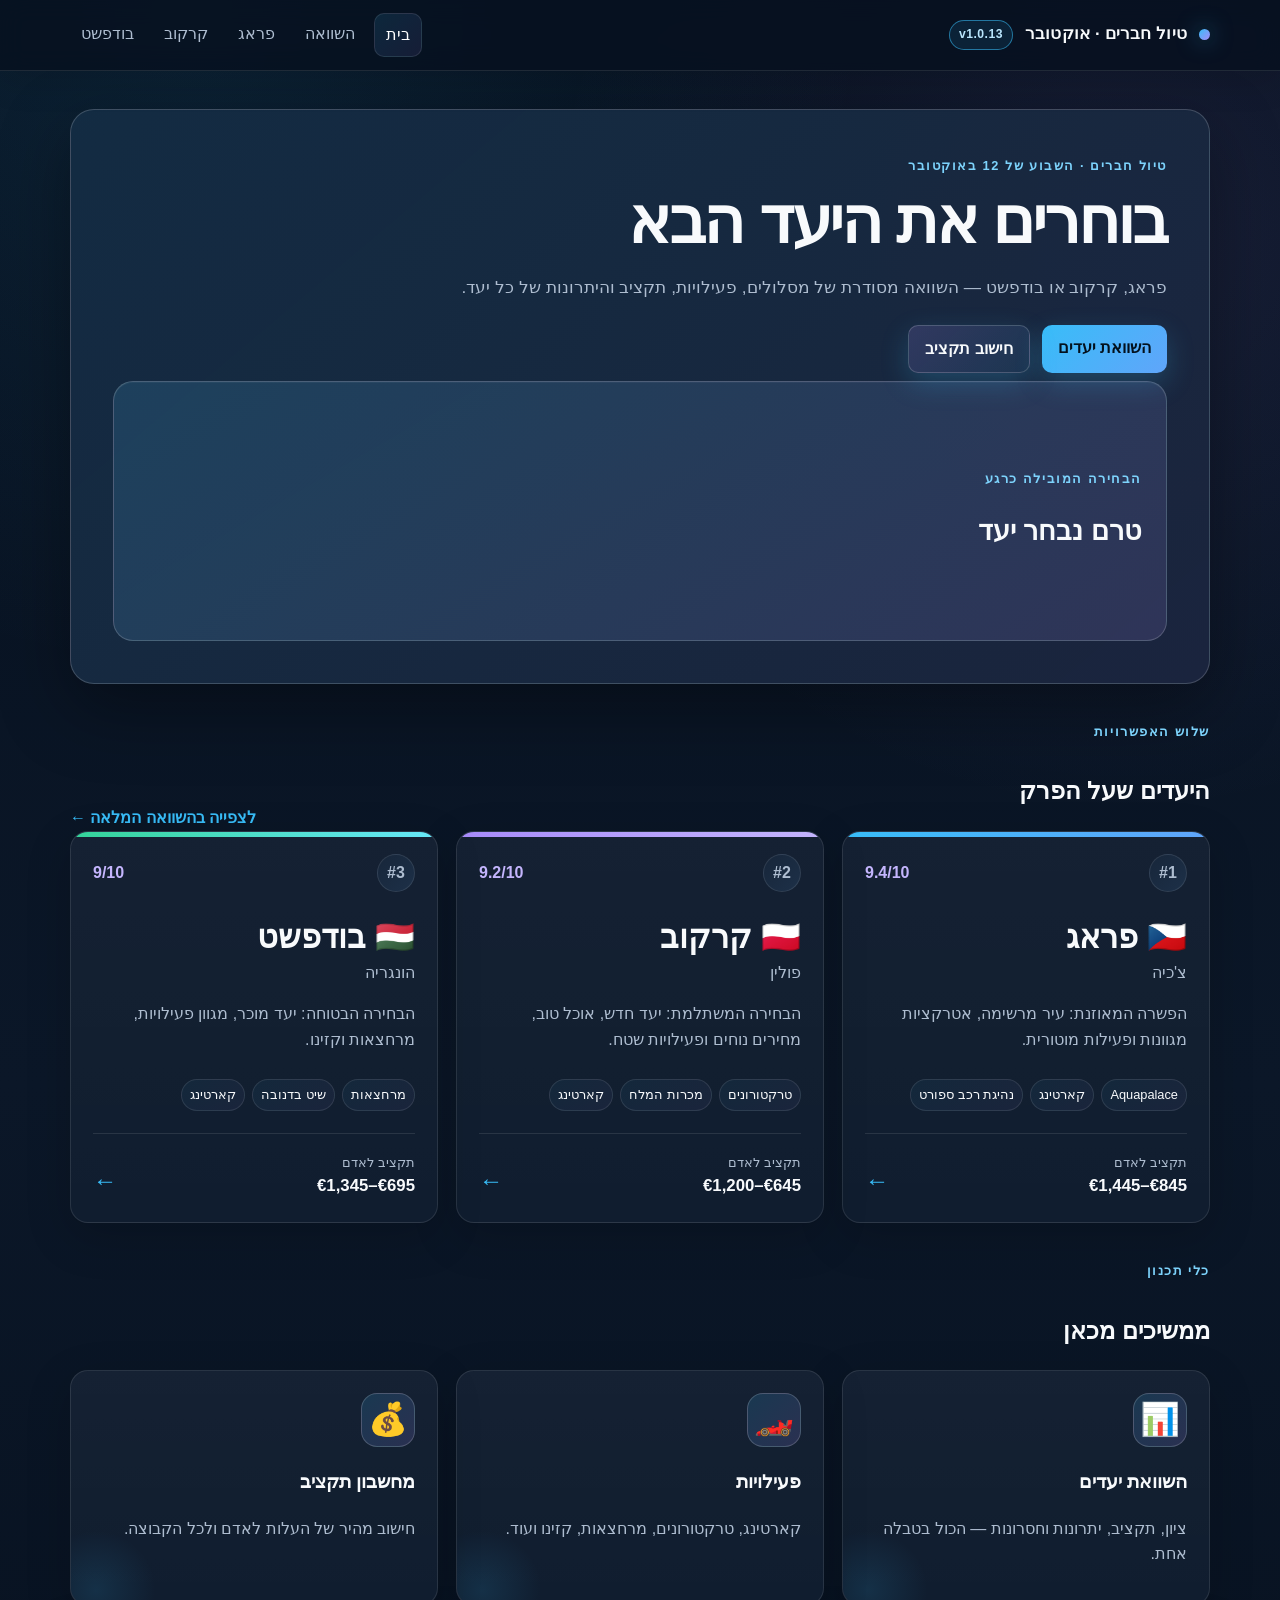
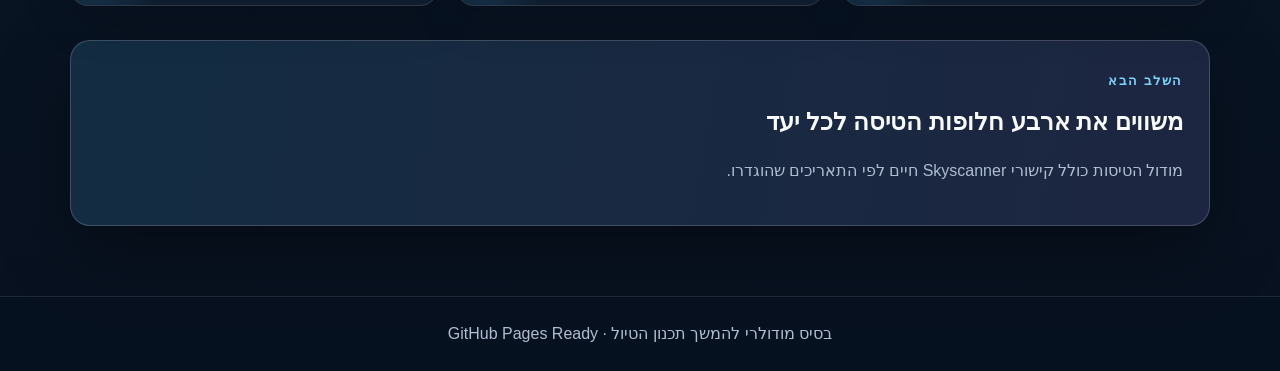
==== index.html @ 9712f9ac "Add files via upload" ====
<!doctype html>
<html lang="he" dir="rtl">
<head>
<meta charset="utf-8">
<meta name="viewport" content="width=device-width,initial-scale=1">
<meta name="description" content="השוואת יעדים ומסלולים לטיול חברים באוקטובר">
<title>טיול חברים</title>
<link rel="stylesheet" href="assets/css/main.css">
<script src="assets/js/app.js" defer></script>
<script src="assets/js/home.js" defer></script>
</head>
<body >
<header class="site-header">
  <div class="navbar">
    <a class="brand" href="index.html"><span>טיול חברים · אוקטובר</span><span class="header-version">v1.0.13</span></a>
    <nav class="nav-links">
      <a data-nav href="index.html">בית</a>
      <a data-nav href="pages/compare.html">השוואה</a>
      
      
      <a data-nav href="pages/destinations/prague.html">פראג</a>
      <a data-nav href="pages/destinations/krakow.html">קרקוב</a>
      <a data-nav href="pages/destinations/budapest.html">בודפשט</a>
    </nav>
  </div>
</header>
<main class="container">

<section class="hero">
  <div class="hero-content">
    <span class="eyebrow">טיול חברים · השבוע של 12 באוקטובר</span>
    <h1>בוחרים את היעד הבא</h1>
    <p>פראג, קרקוב או בודפשט — השוואה מסודרת של מסלולים, פעילויות, תקציב והיתרונות של כל יעד.</p>
    <div class="hero-actions">
      <a class="btn" href="pages/compare.html">השוואת יעדים</a>
      <a class="btn secondary" href="pages/budget.html">חישוב תקציב</a>
    </div>
  </div>

  <aside class="hero-summary">
    <span class="eyebrow">הבחירה המובילה כרגע</span>
    <h2>טרם נבחר יעד</h2>
  </aside>
</section>


<section class="section">
  <div class="section-header">
    <div>
      <span class="eyebrow">שלוש האפשרויות</span>
      <h2>היעדים שעל הפרק</h2>
    </div>
    <a class="text-link" href="pages/compare.html">לצפייה בהשוואה המלאה ←</a>
  </div>
  <div class="grid destination-grid" id="destination-cards"></div>
</section>

<section class="section">
  <div class="section-header">
    <div>
      <span class="eyebrow">כלי תכנון</span>
      <h2>ממשיכים מכאן</h2>
    </div>
  </div>
  <div class="grid feature-grid">
    <a class="card feature-card" href="pages/compare.html">
      <div class="feature-icon">📊</div>
      <h3>השוואת יעדים</h3>
      <p>ציון, תקציב, יתרונות וחסרונות — הכול בטבלה אחת.</p>
    </a>
    <a class="card feature-card" href="pages/activities.html">
      <div class="feature-icon">🏎️</div>
      <h3>פעילויות</h3>
      <p>קארטינג, טרקטורונים, מרחצאות, קזינו ועוד.</p>
    </a>
    <a class="card feature-card" href="pages/budget.html">
      <div class="feature-icon">💰</div>
      <h3>מחשבון תקציב</h3>
      <p>חישוב מהיר של העלות לאדם ולכל הקבוצה.</p>
    </a>
  </div>
</section>

<section class="section decision-strip">
  <div>
    <span class="eyebrow">השלב הבא</span>
    <h2>משווים את ארבע חלופות הטיסה לכל יעד</h2>
    <p class="muted">מודול הטיסות כולל קישורי Skyscanner חיים לפי התאריכים שהוגדרו.</p>
  </div>
</section>
</main>
<footer>בסיס מודולרי להמשך תכנון הטיול · GitHub Pages Ready</footer>
</body>
</html>
---- assets/css/main.css ----
:root{
  --bg:#0b1220;--surface:#111827;--surface-2:#1f2937;--text:#f8fafc;
  --muted:#cbd5e1;--primary:#38bdf8;--accent:#a78bfa;--success:#22c55e;
  --border:rgba(255,255,255,.11);--shadow:0 22px 60px rgba(0,0,0,.28);
}
*{box-sizing:border-box}
html{scroll-behavior:smooth}
body{
  margin:0;font-family:Arial,Helvetica,sans-serif;color:var(--text);
  background:linear-gradient(180deg,#0b1220,#111827 55%,#0b1220);line-height:1.6
}
a{color:inherit;text-decoration:none}
button,input,select{font:inherit}
.site-header{
  position:sticky;top:0;z-index:20;background:rgba(11,18,32,.92);
  backdrop-filter:blur(12px);border-bottom:1px solid var(--border)
}
.navbar{max-width:1180px;margin:auto;padding:13px 20px;display:flex;align-items:center;justify-content:space-between;gap:18px}
.brand{font-weight:800}
.nav-links{display:flex;gap:8px;flex-wrap:wrap}
.nav-links a{padding:8px 11px;border-radius:10px;color:var(--muted)}
.nav-links a:hover,.nav-links a.active{background:var(--surface-2);color:#fff}
.container{max-width:1180px;margin:auto;padding:38px 20px 70px}
.hero{
  padding:42px;border-radius:24px;border:1px solid var(--border);box-shadow:var(--shadow);
  background:radial-gradient(circle at top left,rgba(56,189,248,.2),transparent 34%),var(--surface)
}
.hero h1{font-size:clamp(2rem,5vw,4rem);line-height:1.1;margin:0 0 12px}
.hero p{max-width:790px;color:var(--muted);font-size:1.08rem}
.badges{display:flex;gap:9px;flex-wrap:wrap;margin-top:18px}
.badge{padding:7px 11px;border-radius:999px;background:var(--surface-2);border:1px solid var(--border)}
.grid{display:grid;grid-template-columns:repeat(3,1fr);gap:18px}
.card{background:var(--surface);border:1px solid var(--border);border-radius:18px;padding:22px;box-shadow:0 10px 35px rgba(0,0,0,.14)}
a.card{transition:.2s}
a.card:hover{transform:translateY(-4px);border-color:var(--primary)}
.card h2,.card h3{margin-top:0}
.card p,.muted{color:var(--muted)}
.section{margin-top:34px}
.section-header{display:flex;align-items:end;justify-content:space-between;gap:15px}
table{width:100%;border-collapse:collapse;background:var(--surface);border:1px solid var(--border);border-radius:16px;overflow:hidden}
th,td{padding:13px;text-align:right;border-bottom:1px solid var(--border)}
th{background:var(--surface-2)}
tr:last-child td{border-bottom:none}
.metric{font-size:1.8rem;font-weight:800;color:var(--primary)}
.highlight{color:var(--accent);font-weight:700}
.success{color:var(--success);font-weight:800}
.notice{padding:16px 18px;border-right:4px solid var(--primary);background:rgba(56,189,248,.08);border-radius:10px;color:var(--muted)}
.controls{display:flex;gap:12px;flex-wrap:wrap;margin:15px 0}
.control{background:var(--surface);border:1px solid var(--border);color:var(--text);padding:10px 12px;border-radius:10px}
.btn{display:inline-block;background:var(--primary);color:#062033;border:0;padding:10px 16px;border-radius:10px;font-weight:800;cursor:pointer}
.btn.secondary{background:var(--surface-2);color:var(--text)}
.list{padding-right:20px}
footer{border-top:1px solid var(--border);color:var(--muted);padding:24px;text-align:center}
@media(max-width:850px){
  .grid{grid-template-columns:1fr}
  .navbar{align-items:flex-start;flex-direction:column}
  .hero{padding:28px}
  th,td{padding:10px;font-size:.92rem}
}


.hero-home{
  display:grid;grid-template-columns:minmax(0,1.5fr) minmax(280px,.7fr);
  gap:28px;align-items:stretch;overflow:hidden;position:relative
}
.hero-home:after{
  content:"";position:absolute;width:360px;height:360px;border-radius:50%;
  background:radial-gradient(circle,rgba(167,139,250,.16),transparent 68%);
  left:-90px;bottom:-180px;pointer-events:none
}
.hero-copy{position:relative;z-index:1}
.eyebrow{
  display:inline-block;text-transform:uppercase;letter-spacing:.08em;
  font-size:.8rem;font-weight:800;color:var(--primary);margin-bottom:10px
}
.hero-actions{display:flex;gap:12px;flex-wrap:wrap;margin:22px 0 8px}
.hero-summary{
  background:linear-gradient(145deg,rgba(56,189,248,.14),rgba(255,255,255,.03));
  border:1px solid var(--border);border-radius:20px;padding:24px;
  display:flex;flex-direction:column;justify-content:center;min-height:260px
}
.summary-label{color:var(--muted);font-size:.9rem}
.summary-destination{font-size:2rem;font-weight:900;margin-top:8px}
.summary-score{font-size:3.2rem;line-height:1;font-weight:900;color:var(--accent);margin:14px 0}
.summary-score span{font-size:1rem;color:var(--muted);margin-right:4px}
.text-link{color:var(--primary);font-weight:700}
.destination-grid{align-items:stretch}
.destination-card{
  position:relative;overflow:hidden;min-height:360px;
  display:flex;flex-direction:column
}
.destination-card:before{
  content:"";position:absolute;inset:0 0 auto 0;height:7px;background:var(--primary)
}
.destination-card.tone-krakow:before{background:var(--accent)}
.destination-card.tone-budapest:before{background:var(--success)}
.destination-topline{display:flex;justify-content:space-between;align-items:center;margin-bottom:28px}
.destination-rank{
  width:38px;height:38px;border-radius:50%;display:grid;place-items:center;
  background:var(--surface-2);font-weight:900;color:var(--muted)
}
.destination-score{font-weight:900;color:var(--accent)}
.destination-name{font-size:2rem;font-weight:900;line-height:1.1}
.destination-country{color:var(--muted);margin-top:5px}
.destination-highlights{display:flex;gap:7px;flex-wrap:wrap;margin:10px 0 22px}
.destination-highlights span{
  font-size:.8rem;padding:5px 8px;background:rgba(255,255,255,.06);
  border:1px solid var(--border);border-radius:999px
}
.destination-footer{
  display:flex;justify-content:space-between;align-items:end;
  border-top:1px solid var(--border);padding-top:18px;margin-top:auto
}
.destination-footer small{display:block;color:var(--muted)}
.destination-footer strong{font-size:1.05rem}
.card-arrow{font-size:1.5rem;color:var(--primary)}
.feature-card{min-height:210px}
.feature-icon{font-size:2rem;margin-bottom:20px}
.decision-strip{
  background:linear-gradient(100deg,rgba(56,189,248,.1),rgba(167,139,250,.08));
  border:1px solid var(--border);border-radius:20px;padding:26px;
  display:flex;justify-content:space-between;align-items:center;gap:24px
}
.decision-strip h2{margin:2px 0 4px}
@media(max-width:850px){
  .hero-home{grid-template-columns:1fr}
  .hero-summary{min-height:auto}
  .decision-strip{align-items:flex-start;flex-direction:column}
  .section-header{align-items:flex-start;flex-direction:column}
}


.destination-hero{
  display:grid;grid-template-columns:minmax(0,1.4fr) minmax(280px,.6fr);
  gap:28px;align-items:stretch
}
.destination-overview-grid{
  display:grid;grid-template-columns:repeat(3,1fr);gap:18px
}
.module-placeholder{
  background:linear-gradient(145deg,rgba(255,255,255,.03),rgba(56,189,248,.04));
  border-style:dashed
}
.timeline{
  position:relative;padding-right:28px
}
.timeline:before{
  content:"";position:absolute;right:8px;top:8px;bottom:8px;width:2px;background:var(--border)
}
@media(max-width:850px){
  .destination-hero,.destination-overview-grid{grid-template-columns:1fr}
}


/* Stage 1 visual redesign — intentionally contains no yellow tones */
:root{
  --bg:#07111f;
  --bg-soft:#0b1728;
  --surface:#0f1c2e;
  --surface-2:#17263a;
  --surface-3:#1d3048;
  --text:#f8fafc;
  --muted:#aebdd0;
  --primary:#38bdf8;
  --primary-deep:#0284c7;
  --accent:#a78bfa;
  --accent-deep:#7c3aed;
  --success:#34d399;
  --danger:#fb7185;
  --border:rgba(255,255,255,.10);
  --border-strong:rgba(255,255,255,.18);
  --shadow:0 24px 70px rgba(0,0,0,.34);
}
body{
  background:
    radial-gradient(circle at 15% 0%,rgba(56,189,248,.10),transparent 30%),
    radial-gradient(circle at 88% 12%,rgba(167,139,250,.10),transparent 28%),
    linear-gradient(180deg,var(--bg),var(--bg-soft) 55%,var(--bg));
}
.site-header{
  background:rgba(7,17,31,.82);
  border-bottom:1px solid var(--border);
  box-shadow:0 10px 35px rgba(0,0,0,.12);
}
.brand{
  display:flex;align-items:center;gap:10px;font-size:1.05rem;letter-spacing:.01em
}
.brand:before{
  content:"";width:11px;height:11px;border-radius:50%;
  background:linear-gradient(135deg,var(--primary),var(--accent));
  box-shadow:0 0 22px rgba(56,189,248,.55)
}
.nav-links a{transition:.2s ease}
.nav-links a:hover,.nav-links a.active{
  background:linear-gradient(135deg,rgba(56,189,248,.13),rgba(167,139,250,.10));
  color:#fff;border:1px solid var(--border)
}
.hero{
  background:
    linear-gradient(140deg,rgba(56,189,248,.10),rgba(167,139,250,.08)),
    rgba(15,28,46,.94);
  border:1px solid var(--border-strong);
}
.hero h1{
  max-width:800px;
  text-wrap:balance;
  letter-spacing:-.035em
}
.hero p{max-width:780px}
.eyebrow{
  color:#7dd3fc;
  letter-spacing:.12em
}
.btn{
  background:linear-gradient(135deg,var(--primary),#60a5fa);
  color:#03111d;
  box-shadow:0 10px 28px rgba(56,189,248,.22);
  transition:.2s ease
}
.btn:hover{transform:translateY(-2px);box-shadow:0 14px 34px rgba(56,189,248,.30)}
.btn.secondary{
  background:linear-gradient(135deg,rgba(167,139,250,.18),rgba(56,189,248,.10));
  color:var(--text);border:1px solid var(--border-strong)
}
.card{
  background:
    linear-gradient(180deg,rgba(255,255,255,.025),rgba(255,255,255,.005)),
    var(--surface);
  border:1px solid var(--border);
  box-shadow:0 14px 45px rgba(0,0,0,.18)
}
a.card:hover{
  transform:translateY(-6px);
  border-color:rgba(56,189,248,.55);
  box-shadow:0 22px 60px rgba(0,0,0,.28)
}
.badge{
  background:rgba(255,255,255,.055);
  border:1px solid var(--border);
  color:#dbeafe
}
.hero-summary{
  background:
    linear-gradient(150deg,rgba(56,189,248,.13),rgba(167,139,250,.12)),
    rgba(255,255,255,.025);
  border:1px solid var(--border-strong);
  box-shadow:inset 0 1px 0 rgba(255,255,255,.04)
}
.summary-score,.highlight{color:var(--accent)}
.destination-card{
  backdrop-filter:blur(8px);
}
.destination-card:before{
  height:5px;
  background:linear-gradient(90deg,var(--primary),#60a5fa)
}
.destination-card.tone-krakow:before{
  background:linear-gradient(90deg,var(--accent),#c4b5fd)
}
.destination-card.tone-budapest:before{
  background:linear-gradient(90deg,var(--success),#67e8f9)
}
.destination-rank{
  background:linear-gradient(135deg,var(--surface-2),var(--surface-3));
  border:1px solid var(--border)
}
.destination-score{color:#c4b5fd}
.destination-highlights span{
  background:linear-gradient(135deg,rgba(56,189,248,.06),rgba(167,139,250,.06))
}
.feature-card{
  position:relative;overflow:hidden
}
.feature-card:after{
  content:"";position:absolute;width:120px;height:120px;border-radius:50%;
  background:radial-gradient(circle,rgba(56,189,248,.12),transparent 70%);
  left:-35px;bottom:-45px;pointer-events:none
}
.feature-icon{
  width:54px;height:54px;border-radius:16px;display:grid;place-items:center;
  background:linear-gradient(135deg,rgba(56,189,248,.16),rgba(167,139,250,.16));
  border:1px solid var(--border-strong)
}
.decision-strip{
  background:
    linear-gradient(100deg,rgba(56,189,248,.10),rgba(167,139,250,.09)),
    var(--surface);
  border:1px solid var(--border-strong);
  box-shadow:var(--shadow)
}
table{
  background:rgba(15,28,46,.92);
  border:1px solid var(--border-strong);
  box-shadow:0 12px 42px rgba(0,0,0,.16)
}
th{
  background:linear-gradient(180deg,var(--surface-2),var(--surface));
  color:#dbeafe
}
tr:hover td{background:rgba(56,189,248,.035)}
.control{
  background:var(--surface-2);
  border:1px solid var(--border-strong)
}
.metric{color:#7dd3fc}
.notice{
  border-right-color:var(--accent);
  background:rgba(167,139,250,.08)
}
.module-placeholder{
  background:
    linear-gradient(145deg,rgba(167,139,250,.055),rgba(56,189,248,.035)),
    var(--surface)
}
footer{background:rgba(7,17,31,.55)}
@media(max-width:850px){
  .container{padding-top:24px}
  .hero{border-radius:20px}
}


/* v1.0.9 — flights module; no yellow tones */
.brand{display:flex;align-items:center;gap:12px}.header-version{display:inline-flex;align-items:center;padding:4px 9px;border-radius:999px;border:1px solid rgba(56,189,248,.55);background:rgba(56,189,248,.10);color:#bae6fd;font-size:.76rem;font-weight:800;letter-spacing:.04em}
.flight-notice{margin-top:22px}.flight-destination{margin:42px 0}.route-facts{display:flex;gap:10px;flex-wrap:wrap}.route-facts span,.live-status{border:1px solid var(--border);background:rgba(255,255,255,.045);padding:7px 10px;border-radius:999px;color:#dbeafe;font-size:.86rem}.route-summary{margin-bottom:18px}.flight-grid{display:grid;grid-template-columns:repeat(2,minmax(0,1fr));gap:18px}.flight-option{display:flex;flex-direction:column;gap:13px}.flight-option-head{display:flex;justify-content:space-between;align-items:center}.option-letter{width:38px;height:38px;border-radius:12px;display:grid;place-items:center;background:linear-gradient(135deg,rgba(56,189,248,.22),rgba(167,139,250,.20));border:1px solid var(--border-strong);font-weight:900}.flight-option dl{display:grid;gap:8px;margin:0}.flight-option dl div{display:grid;grid-template-columns:110px 1fr;gap:10px;border-bottom:1px solid var(--border);padding-bottom:8px}.flight-option dt{color:var(--muted)}.flight-option dd{margin:0}.flight-link{margin-top:auto;text-align:center}.live-status{color:#c4b5fd}
@media(max-width:800px){.flight-grid{grid-template-columns:1fr}.route-facts{margin-top:10px}.brand{gap:7px}.header-version{font-size:.68rem}}


/* v1.0.9 — flights navigation visibility; intentionally no yellow */
.destination-flight-cta .decision-strip{
  display:flex;
  align-items:center;
  justify-content:space-between;
  gap:24px;
  margin:0;
}
.nav-links a[href$="flights.html"]{
  border:1px solid rgba(56,189,248,.38);
  background:linear-gradient(135deg,rgba(56,189,248,.11),rgba(167,139,250,.09));
}
.flight-destination{
  scroll-margin-top:100px;
}
@media(max-width:700px){
  .destination-flight-cta .decision-strip{
    align-items:stretch;
    flex-direction:column;
  }
  .destination-flight-cta .btn{text-align:center}
}


/* v1.0.9 — destination flight cards; intentionally no yellow */
.destination-flights-section{margin-top:34px}
.destination-flights-card{padding:0;overflow:hidden}
.destination-flight-meta{display:grid;grid-template-columns:repeat(2,minmax(0,1fr));gap:1px;background:var(--border);border-bottom:1px solid var(--border)}
.destination-flight-meta>div{display:flex;flex-direction:column;gap:5px;padding:16px 20px;background:var(--surface)}
.flight-meta-label,.destination-flight-row small{display:block;color:var(--muted);font-size:.76rem;font-weight:700;margin-bottom:4px}
.destination-flight-list{display:flex;flex-direction:column}
.destination-flight-row{display:grid;grid-template-columns:52px minmax(180px,.9fr) minmax(360px,2fr) auto;gap:18px;align-items:center;padding:18px 20px;border-bottom:1px solid var(--border)}
.destination-flight-row:last-child{border-bottom:0}
.destination-flight-row:hover{background:linear-gradient(90deg,rgba(56,189,248,.045),rgba(167,139,250,.035))}
.flight-row-option{display:flex;align-items:center;justify-content:center}
.flight-row-dates{display:flex;flex-direction:column;gap:6px}
.flight-row-dates span{color:var(--muted);font-size:.86rem}
.flight-row-details{display:grid;grid-template-columns:repeat(3,minmax(130px,1fr));gap:12px 18px}
.flight-row-details span{font-size:.9rem;line-height:1.35}
.flight-row-link{white-space:nowrap;text-align:center}
.flight-source-note{margin:0;padding:14px 20px;border-top:1px solid var(--border);color:var(--muted);font-size:.82rem;background:rgba(255,255,255,.018)}
@media(max-width:1050px){
  .destination-flight-row{grid-template-columns:48px 1fr auto}
  .flight-row-details{grid-column:2/4;grid-template-columns:repeat(3,minmax(0,1fr))}
}
@media(max-width:700px){
  .destination-flight-meta{grid-template-columns:1fr}
  .destination-flight-row{grid-template-columns:42px 1fr;padding:16px}
  .flight-row-details{grid-column:1/3;grid-template-columns:repeat(2,minmax(0,1fr))}
  .flight-row-link{grid-column:1/3;width:100%}
}
@media(max-width:460px){
  .flight-row-details{grid-template-columns:1fr}
}

/* v1.0.9 — exact Skyscanner time-window links; no yellow */
.flight-row-dates span{
  color:#dbeafe;
  font-weight:650;
}
.flight-row-link{white-space:nowrap}

.feature-card.disabled{opacity:.45;pointer-events:none;filter:grayscale(1);cursor:not-allowed}

/* v1.0.11 hero cleanup */
.hero-actions{display:flex;gap:12px;flex-wrap:wrap;margin-top:24px}
.hero-summary h2{margin:10px 0 0;font-size:1.7rem}

.weather-table{width:100%;border-collapse:collapse}.weather-table td,.weather-table th{padding:8px;border-bottom:1px solid rgba(255,255,255,.1)}

/* v1.0.13 destination-specific weather data */
.weather-details{margin-top:14px}
.weather-metrics{display:grid;grid-template-columns:repeat(2,minmax(0,1fr));gap:10px}
.weather-metric{
  display:flex;justify-content:space-between;align-items:center;gap:10px;
  padding:10px 12px;border:1px solid var(--border);
  border-radius:12px;background:rgba(255,255,255,.025)
}
.weather-metric span{color:var(--muted);font-size:.9rem}
.weather-metric strong{font-size:.95rem;text-align:left}
.weather-comfort{
  grid-column:1/-1;
  background:linear-gradient(135deg,rgba(56,189,248,.08),rgba(167,139,250,.08))
}
.weather-summary{margin:14px 0 0;color:var(--muted);line-height:1.65}
@media(max-width:520px){
  .weather-metrics{grid-template-columns:1fr}
  .weather-comfort{grid-column:auto}
}
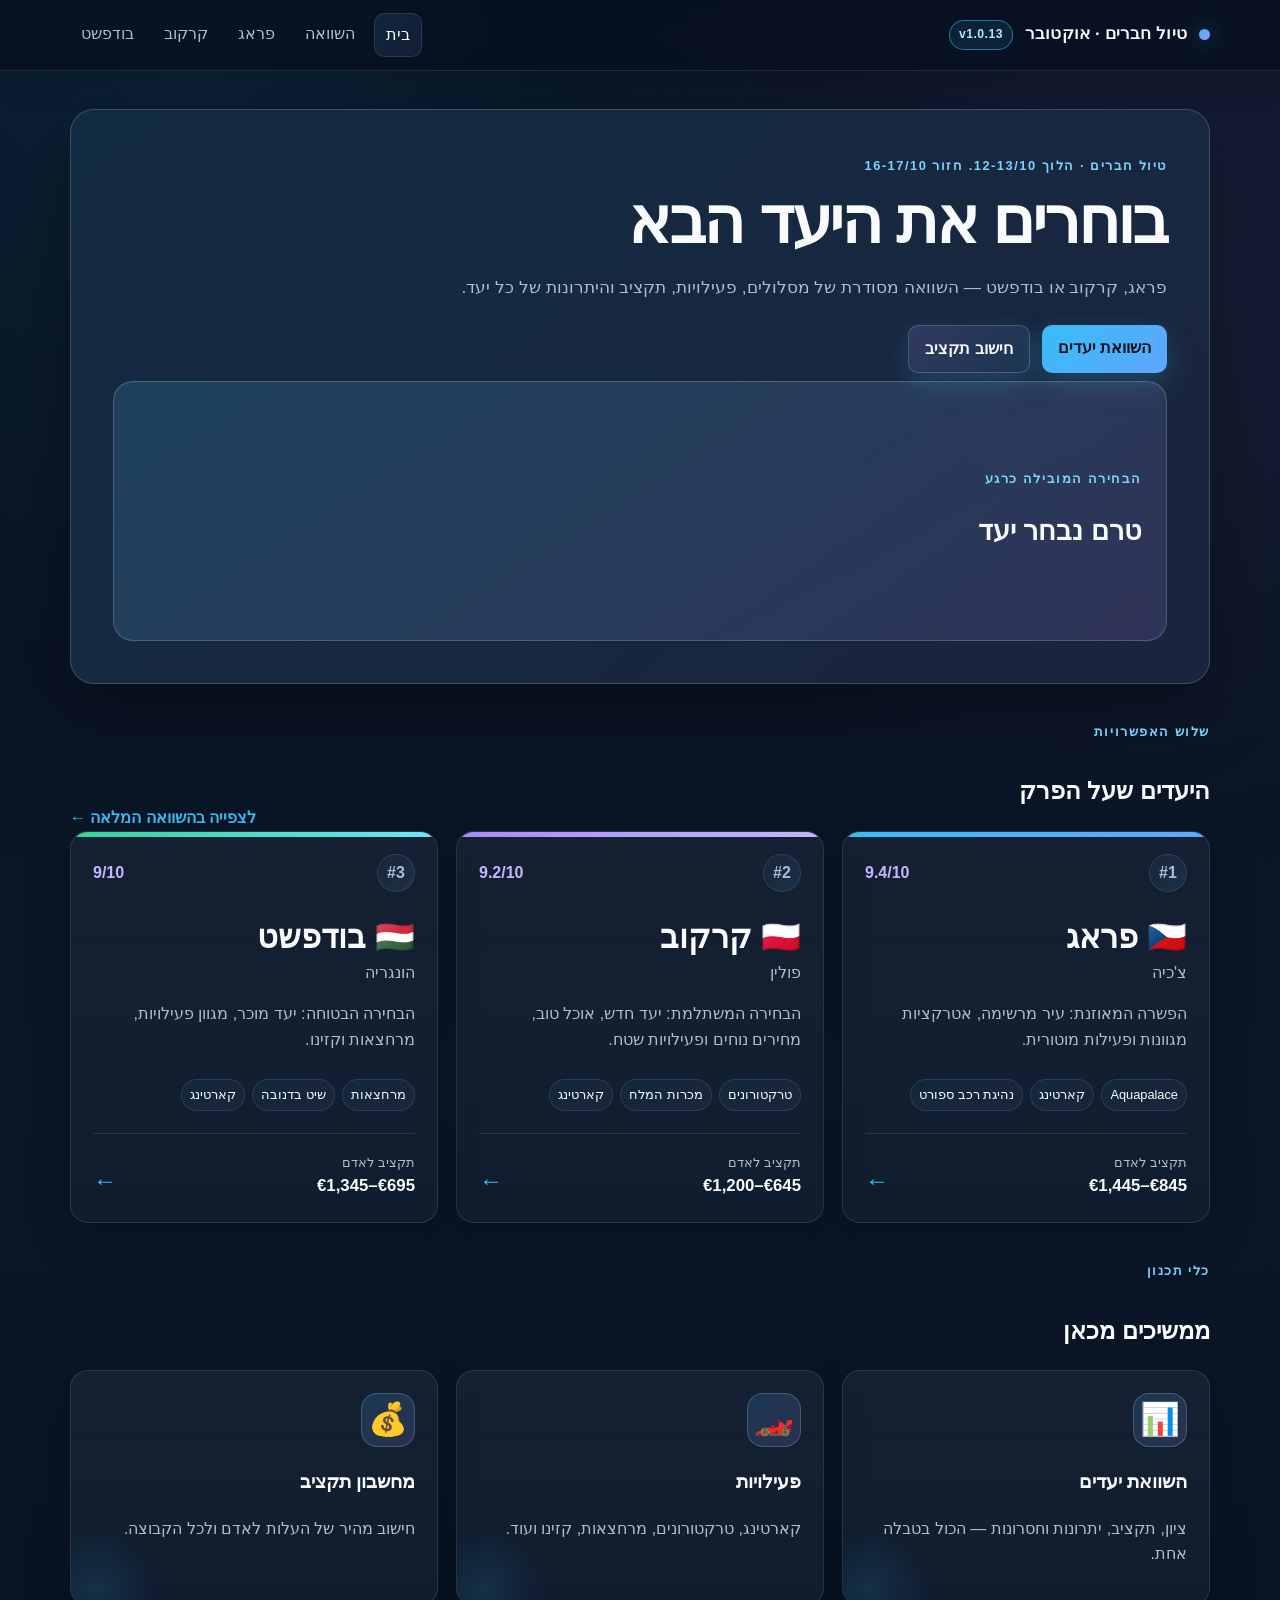
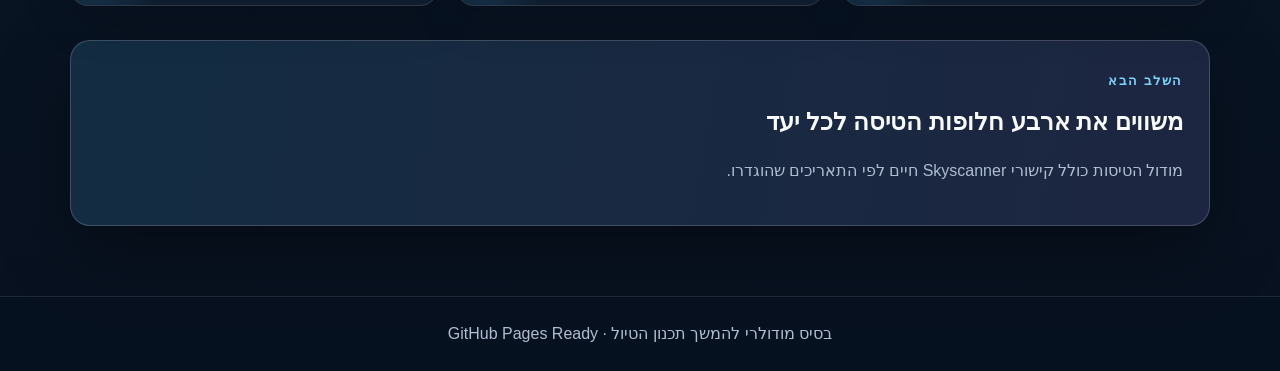
==== commit 17d88115: "Update main card date wording" ====
--- a/index.html
+++ b/index.html
@@ -28,7 +28,7 @@
 
 <section class="hero">
   <div class="hero-content">
-    <span class="eyebrow">טיול חברים · השבוע של 12 באוקטובר</span>
+    <span class="eyebrow">טיול חברים · הלוך 12-13/10. חזור 16-17/10</span>
     <h1>בוחרים את היעד הבא</h1>
     <p>פראג, קרקוב או בודפשט — השוואה מסודרת של מסלולים, פעילויות, תקציב והיתרונות של כל יעד.</p>
     <div class="hero-actions">
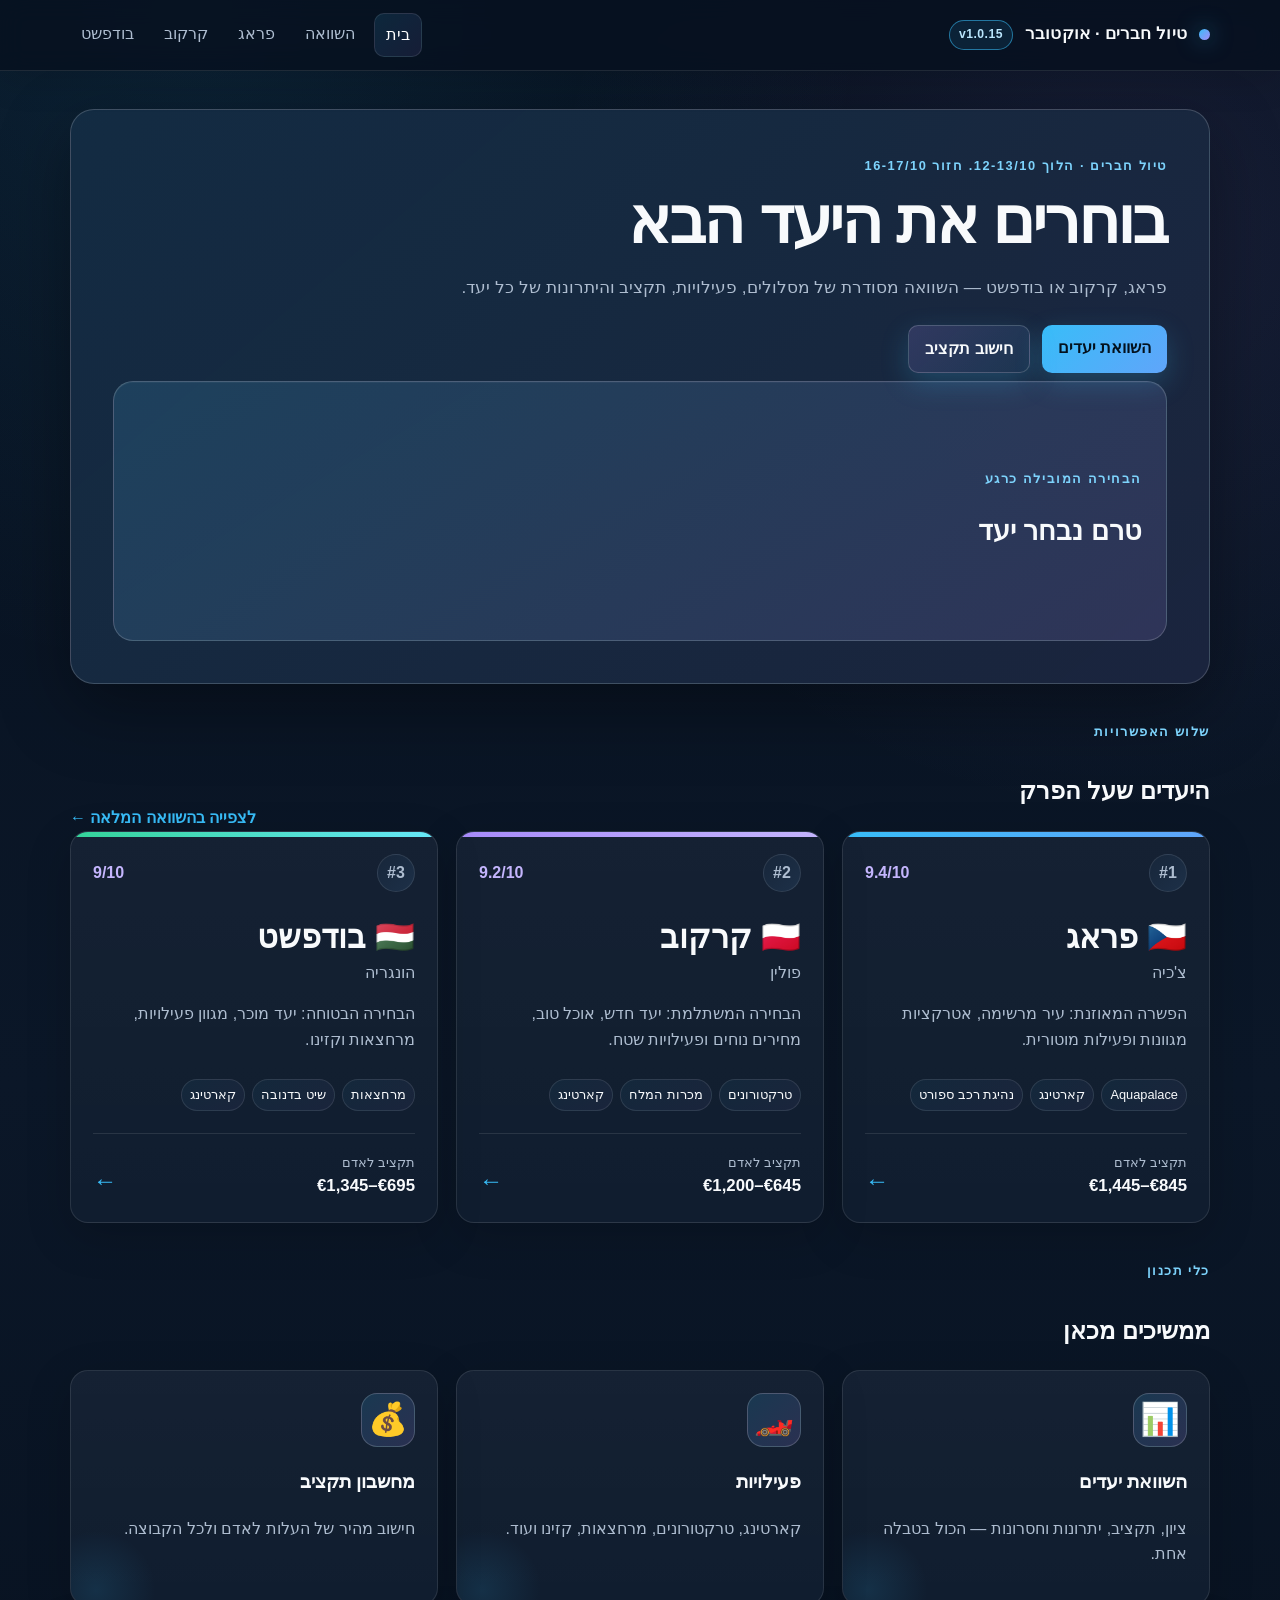
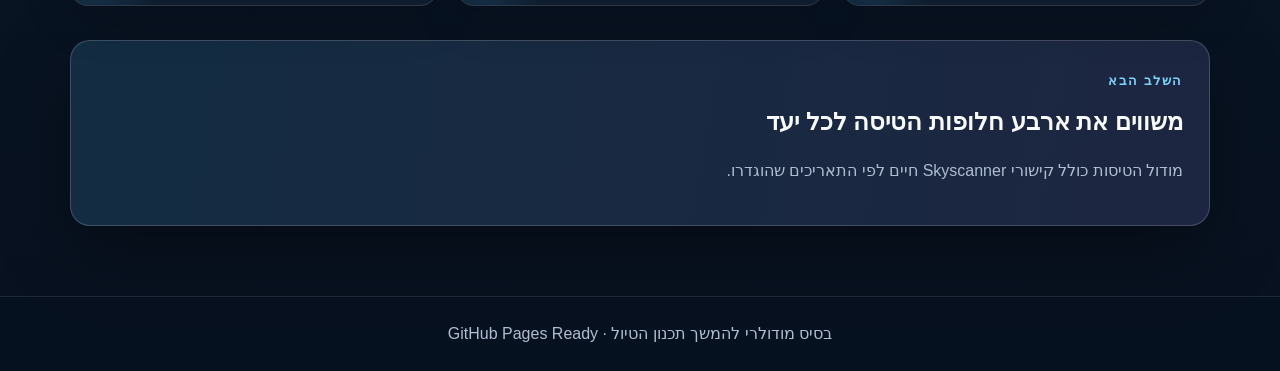
==== commit b2045292: "Bump visible header version to v1.0.15 across all pages" ====
--- a/index.html
+++ b/index.html
@@ -12,7 +12,7 @@
 <body >
 <header class="site-header">
   <div class="navbar">
-    <a class="brand" href="index.html"><span>טיול חברים · אוקטובר</span><span class="header-version">v1.0.13</span></a>
+    <a class="brand" href="index.html"><span>טיול חברים · אוקטובר</span><span class="header-version">v1.0.15</span></a>
     <nav class="nav-links">
       <a data-nav href="index.html">בית</a>
       <a data-nav href="pages/compare.html">השוואה</a>
--- a/assets/css/main.css
+++ b/assets/css/main.css
@@ -415,3 +415,48 @@
   .weather-metrics{grid-template-columns:1fr}
   .weather-comfort{grid-column:auto}
 }
+
+/* v1.0.14 lodging (לינה) — Airbnb options; no yellow */
+.destination-lodging-section{margin-top:34px}
+.lodging-form{
+  display:grid;grid-template-columns:repeat(3,minmax(0,1fr));gap:14px;margin-bottom:18px;
+}
+.lodging-form label{display:flex;flex-direction:column;gap:6px;color:var(--muted);font-size:.85rem;font-weight:700}
+.lodging-form .control{width:100%}
+.lodging-form-wide{grid-column:1/-1}
+.lodging-form-actions{grid-column:1/-1;display:flex;justify-content:flex-start}
+.destination-lodging-list{display:flex;flex-direction:column;gap:14px}
+.destination-lodging-row{
+  display:flex;justify-content:space-between;align-items:flex-start;gap:18px;
+  padding:16px 18px;border:1px solid var(--border);border-radius:14px;
+  background:rgba(255,255,255,.02);
+}
+.destination-lodging-row:hover{background:linear-gradient(90deg,rgba(56,189,248,.045),rgba(167,139,250,.035))}
+.lodging-row-main{display:flex;flex-direction:column;gap:6px;min-width:0}
+.lodging-name{font-size:1.05rem}
+.lodging-name a{color:var(--primary);font-weight:800}
+.lodging-location,.lodging-capacity{color:var(--muted);font-size:.9rem}
+.lodging-notes{font-size:.85rem}
+.lodging-row-side{display:flex;flex-direction:column;align-items:flex-end;gap:6px;text-align:left;white-space:nowrap}
+.lodging-price small{display:block;color:var(--muted);font-size:.76rem;font-weight:700;margin-bottom:2px}
+.lodging-price strong{color:var(--primary);font-size:1.05rem}
+.lodging-rating{color:var(--accent);font-weight:700;font-size:.9rem}
+.tag-local{
+  font-size:.7rem;font-weight:800;padding:2px 8px;border-radius:999px;margin-right:6px;
+  background:rgba(34,197,94,.16);color:var(--success);vertical-align:middle;
+}
+.lodging-header-actions{display:flex;gap:8px;flex-wrap:wrap}
+.btn.ghost{background:transparent;border:1px solid var(--border);color:var(--muted)}
+.btn.ghost:hover{color:var(--text);border-color:var(--primary)}
+.lodging-actions{display:flex;gap:8px}
+.lodging-edit,.lodging-remove{
+  background:transparent;border:1px solid var(--border);color:var(--muted);
+  padding:4px 10px;border-radius:8px;font-size:.8rem;cursor:pointer;
+}
+.lodging-edit:hover{color:var(--text);border-color:var(--accent)}
+.lodging-remove:hover{color:var(--text);border-color:var(--primary)}
+@media(max-width:700px){
+  .lodging-form{grid-template-columns:1fr}
+  .destination-lodging-row{flex-direction:column}
+  .lodging-row-side{align-items:flex-start;text-align:right}
+}
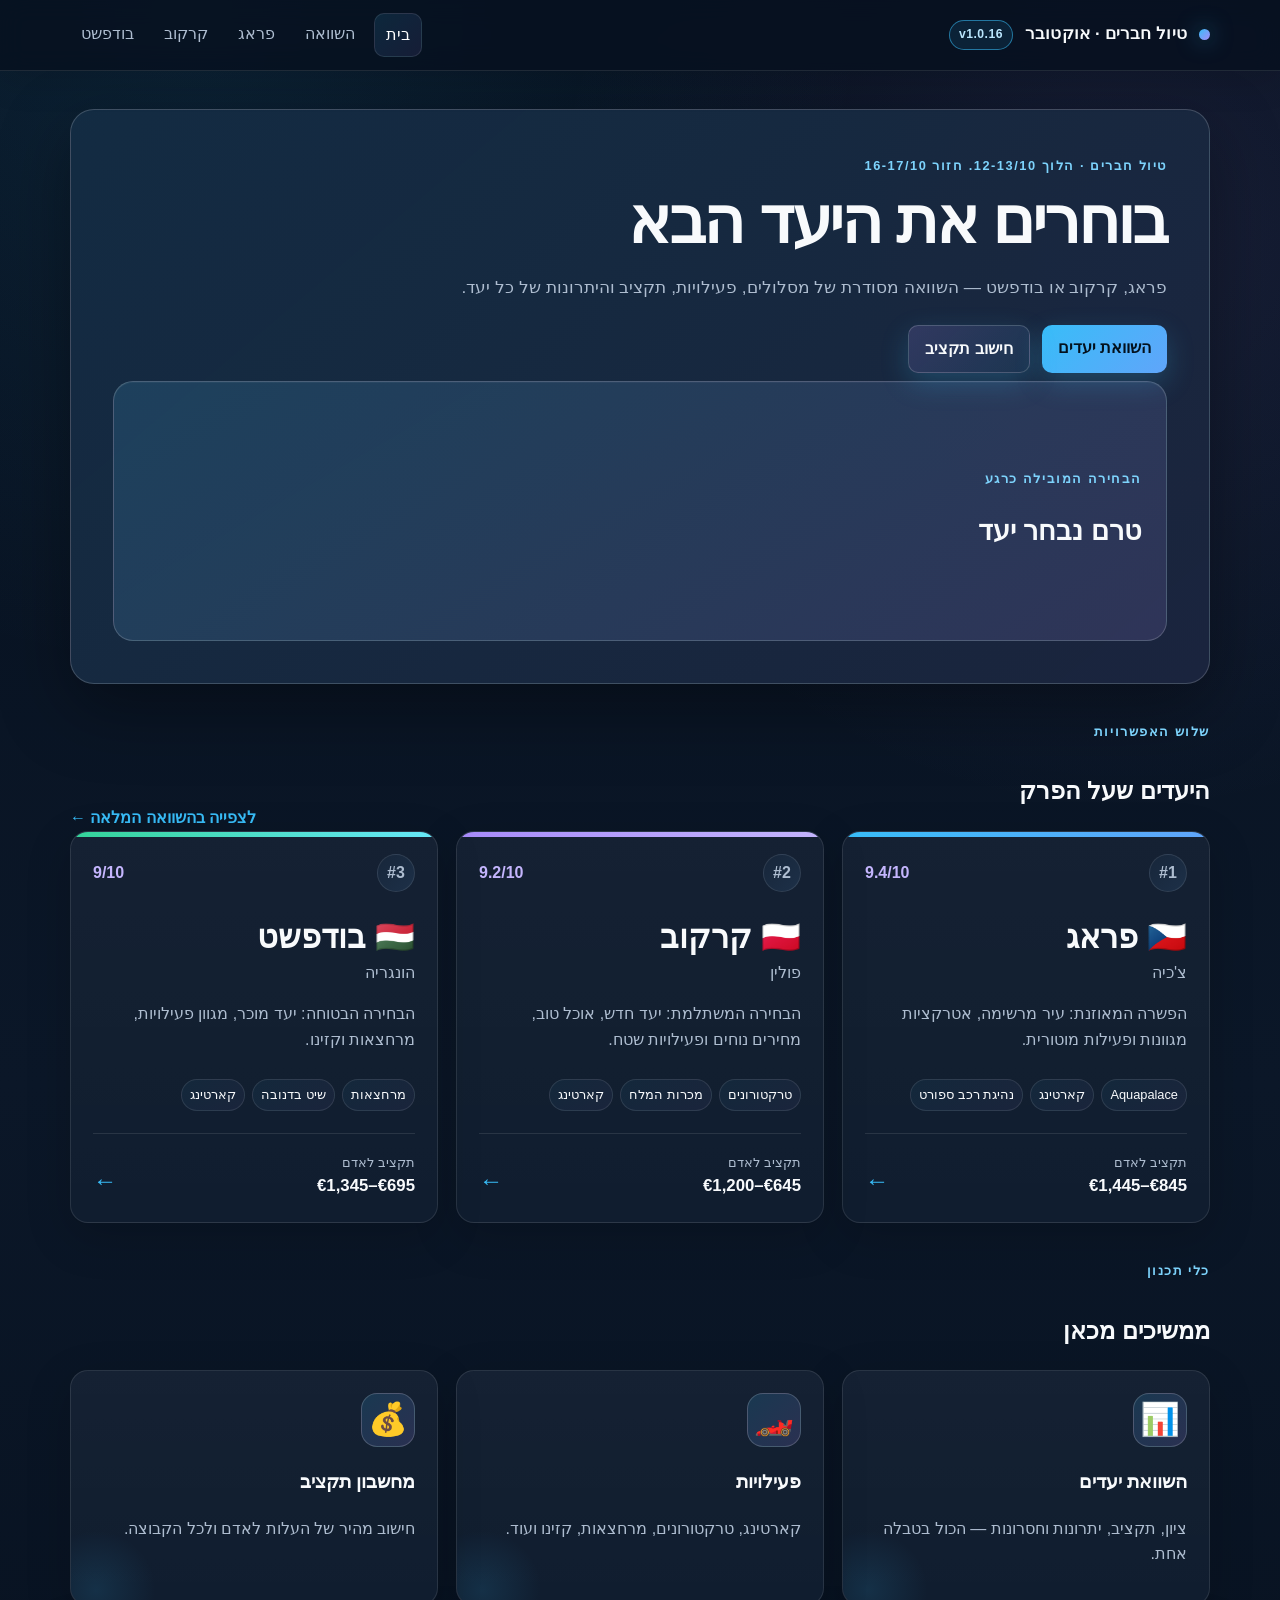
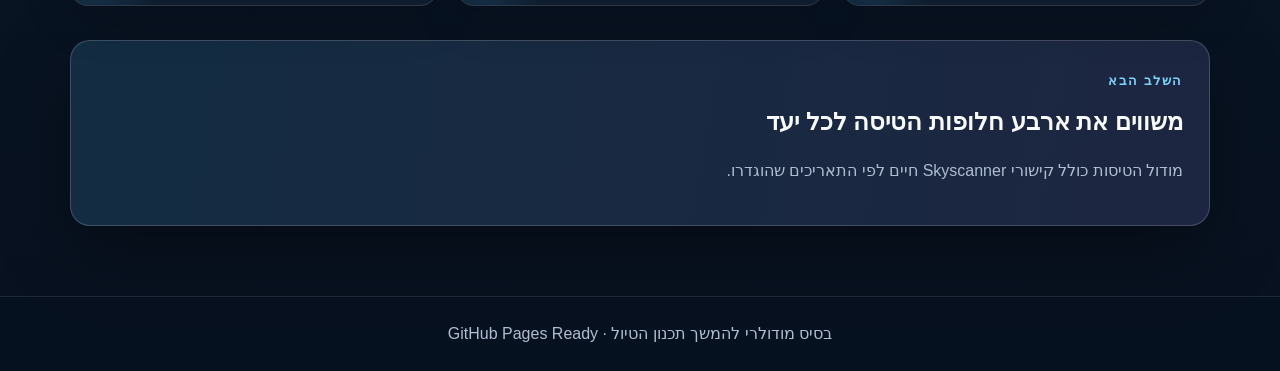
==== commit 557f7f3e: "Centralize version in SITE_VERSION (app.js); bump to v1.0.16" ====
--- a/index.html
+++ b/index.html
@@ -12,7 +12,7 @@
 <body >
 <header class="site-header">
   <div class="navbar">
-    <a class="brand" href="index.html"><span>טיול חברים · אוקטובר</span><span class="header-version">v1.0.15</span></a>
+    <a class="brand" href="index.html"><span>טיול חברים · אוקטובר</span><span class="header-version">v1.0.16</span></a>
     <nav class="nav-links">
       <a data-nav href="index.html">בית</a>
       <a data-nav href="pages/compare.html">השוואה</a>
